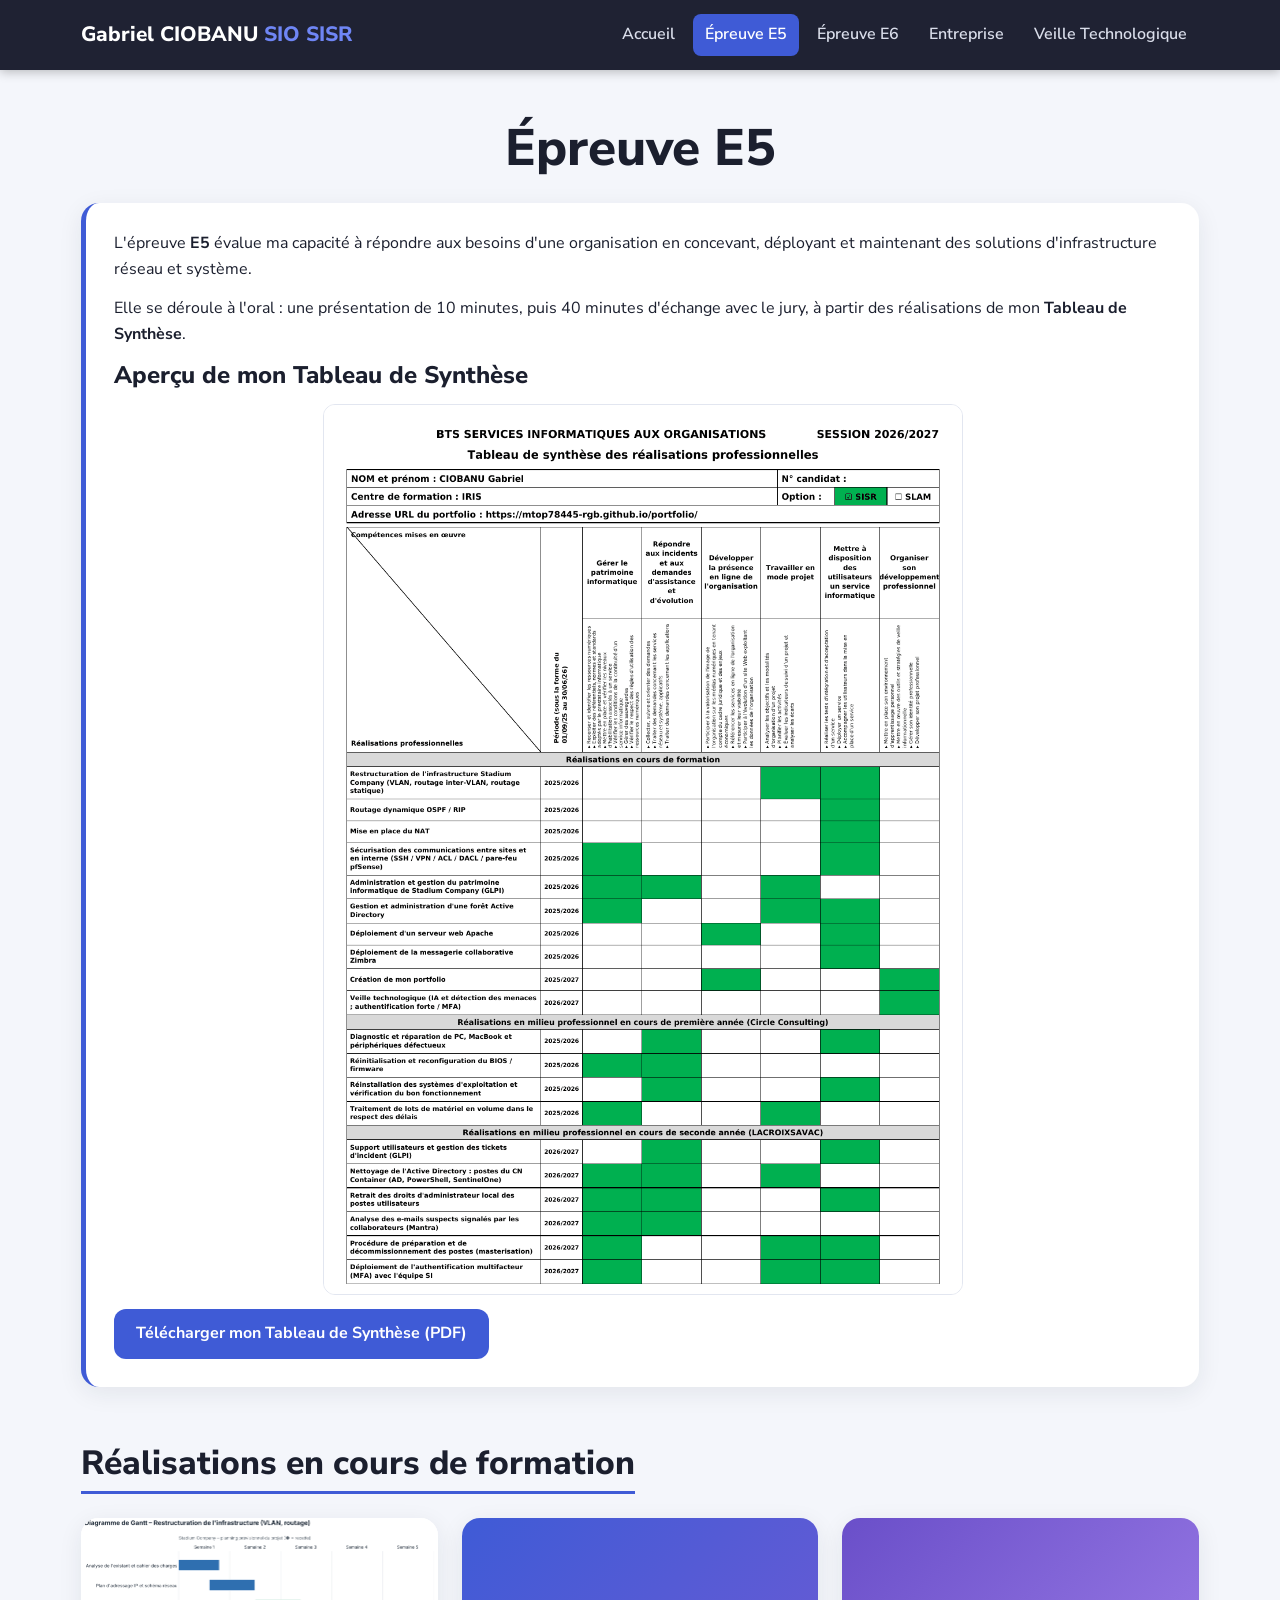
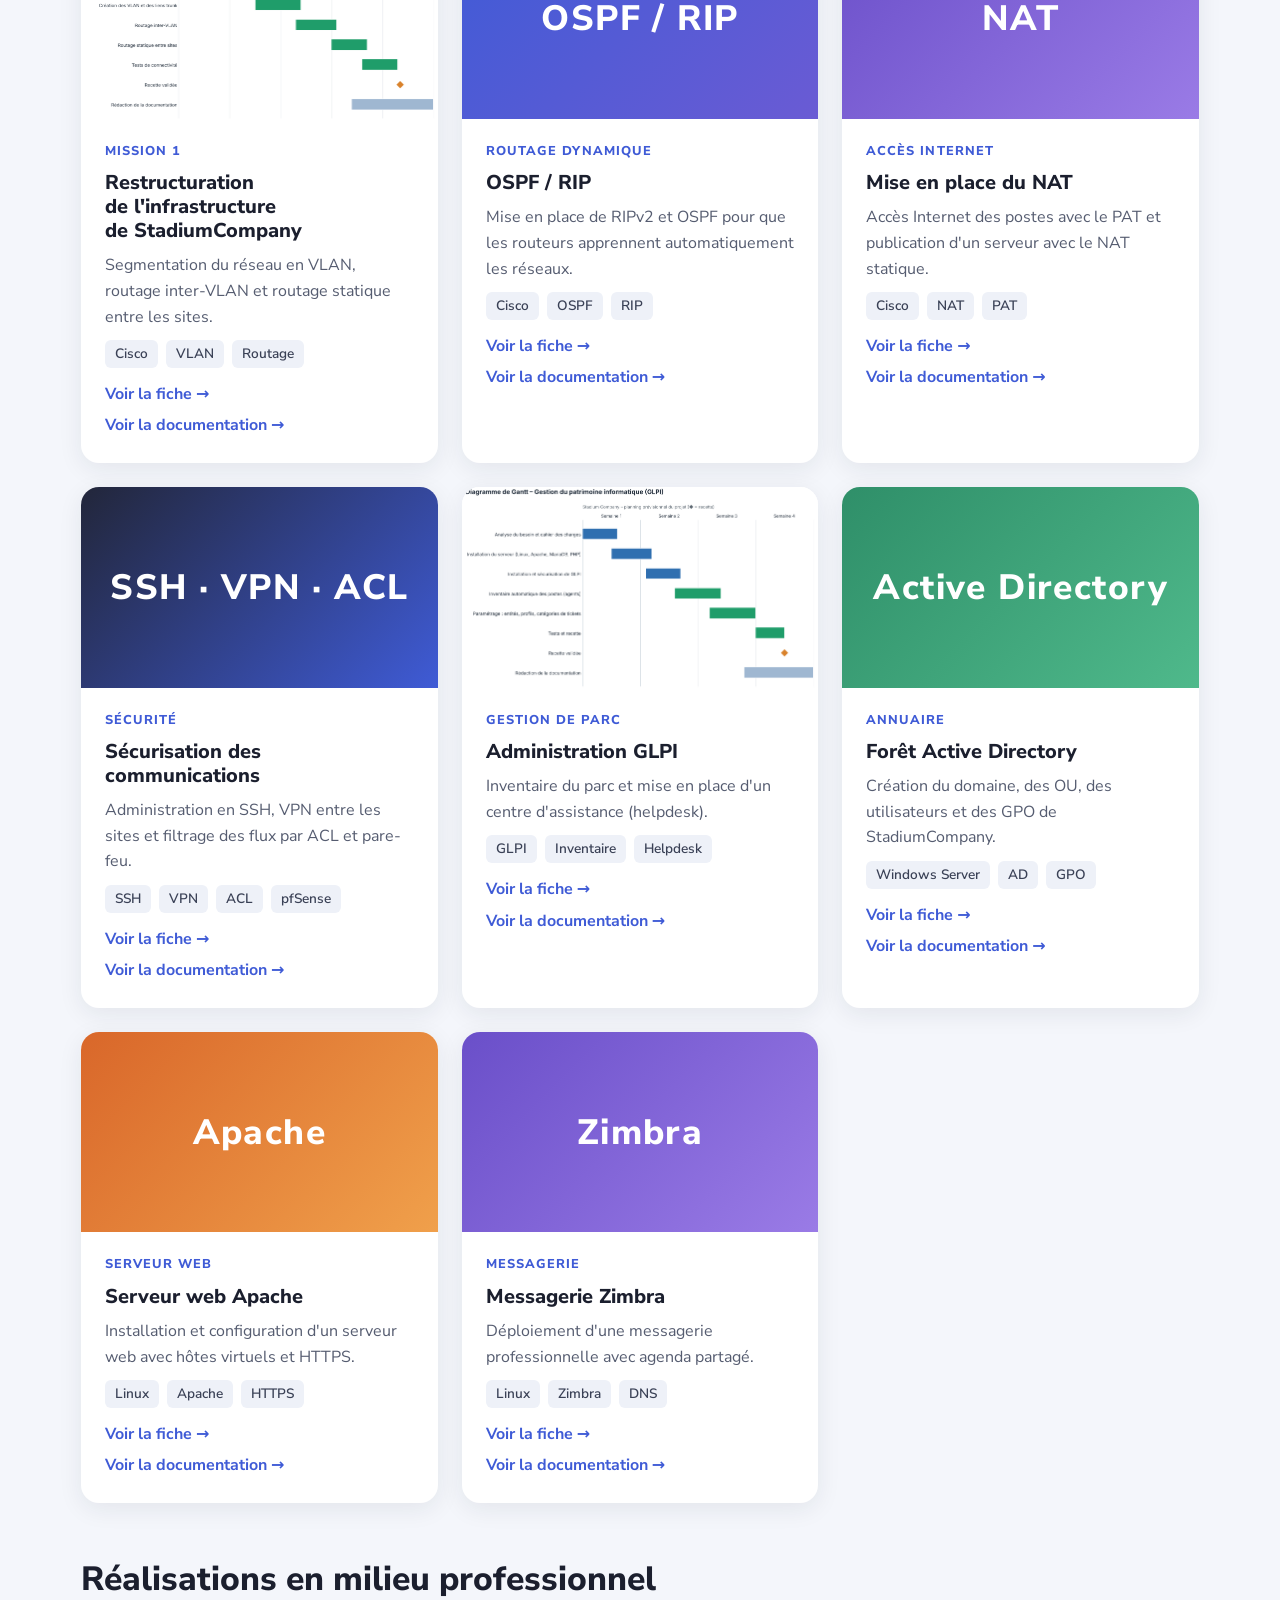
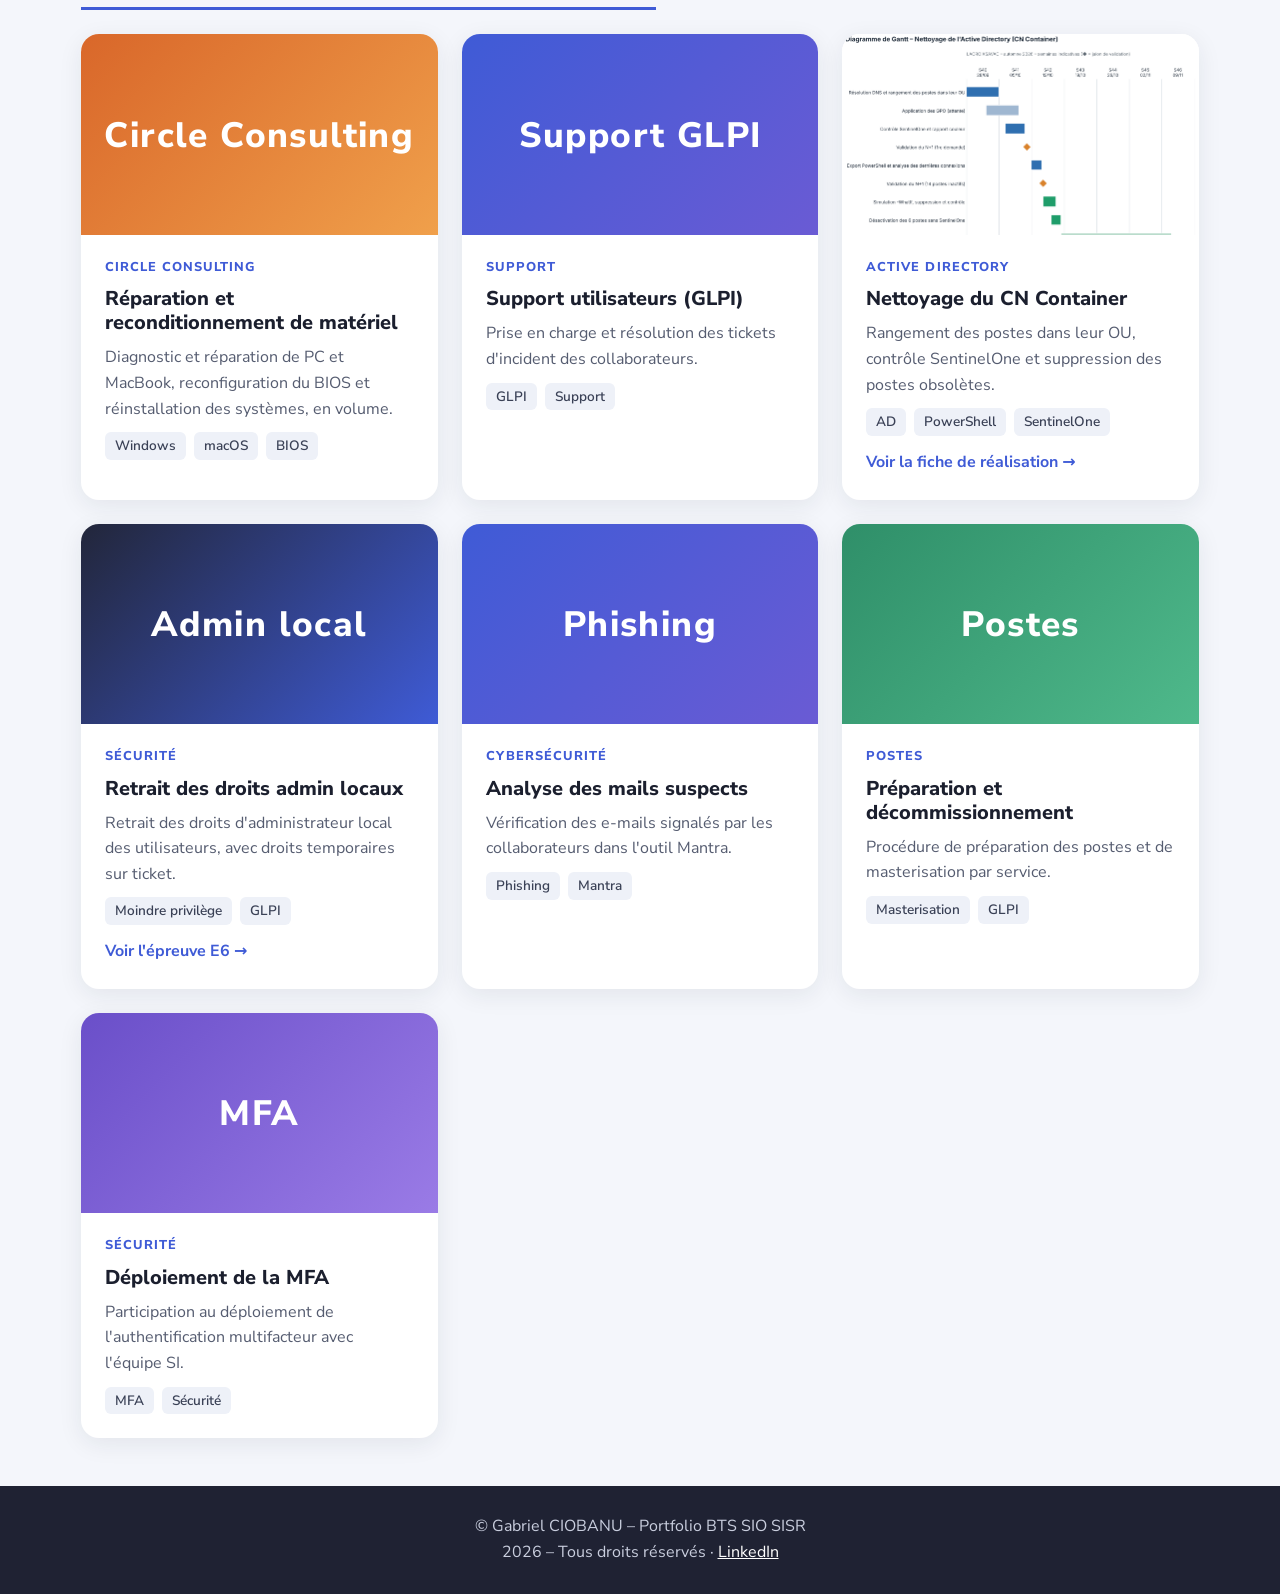
==== e5.html @ 9acead59 "Mon portfolio" ====
<!doctype html>
<html lang="fr">
<head>
<meta charset="utf-8">
<meta name="viewport" content="width=device-width, initial-scale=1, viewport-fit=cover">
<meta name="claude:viewport-fit-sides" content="cover">
<title>Épreuve E5 – Gabriel CIOBANU</title>
<link rel="preconnect" href="https://fonts.googleapis.com">
<link rel="preconnect" href="https://fonts.gstatic.com" crossorigin>
<link rel="stylesheet" href="https://fonts.googleapis.com/css2?family=Nunito+Sans:wght@400;600;700;800&display=swap">
<link rel="stylesheet" href="style.css">
</head>
<body>
<header class="nav">
  <div class="nav-in">
    <a class="brand" href="./">Gabriel CIOBANU <span>SIO SISR</span></a>
    <button class="burger" id="burger" aria-label="Ouvrir le menu" aria-expanded="false">&#9776;</button>
    <ul class="menu" id="menu"><li><a href="./">Accueil</a></li><li><a href="e5.html" class="active">Épreuve E5</a></li><li><a href="e6.html">Épreuve E6</a></li><li><a href="entreprise.html">Entreprise</a></li><li><a href="veille.html">Veille Technologique</a></li></ul>
  </div>
</header>

<main class="wrap">
  <section class="stack">
    <h1 class="page-title">Épreuve E5</h1>
    <article class="card intro">
      <p>L'épreuve <strong>E5</strong> évalue ma capacité à répondre aux besoins d'une organisation en concevant, déployant et maintenant des solutions d'infrastructure réseau et système.</p>
      <p>Elle se déroule à l'oral : une présentation de 10 minutes, puis 40 minutes d'échange avec le jury, à partir des réalisations de mon <strong>Tableau de Synthèse</strong>.</p>
      <h2>Aperçu de mon Tableau de Synthèse</h2>
      <a class="preview" href="img/tableau_synthese.png" target="_blank" rel="noopener"><img src="img/tableau_synthese.png" alt="Tableau de synthèse de Gabriel CIOBANU"></a>
      <a class="btn" href="docs/Tableau_de_Synthese_CIOBANU_Gabriel.pdf" target="_blank" rel="noopener">Télécharger mon Tableau de Synthèse (PDF)</a>
    </article>
  </section>

  <section class="stack">
    <h2 class="section-title">Réalisations en cours de formation</h2>
    <div class="grid3"><article class="project"><div class="thumb"><img src="img/gantt_e5_restructuration.png" alt="Diagramme de Gantt du projet" loading="lazy"></div><div class="body"><span class="kicker">MISSION 1</span><h3>Restructuration de l'infrastructure de StadiumCompany</h3><p>Segmentation du réseau en VLAN, routage inter-VLAN et routage statique entre les sites.</p><div class="tags"><span>Cisco</span><span>VLAN</span><span>Routage</span></div><div class=links><a href="docs/Fiche_E5_01_restructuration.pdf" target="_blank" rel="noopener">Voir la fiche →</a><a href="https://829a9da8-c7cc-43fd-aa87-df5825885968.filesusr.com/ugd/f26d16_b7737308852d43ddab7189ecff10816c.pdf" target="_blank" rel="noopener">Voir la documentation →</a></div></div></article><article class="project"><div class="thumb art t-blue" aria-hidden="true">OSPF / RIP</div><div class="body"><span class="kicker">ROUTAGE DYNAMIQUE</span><h3>OSPF / RIP</h3><p>Mise en place de RIPv2 et OSPF pour que les routeurs apprennent automatiquement les réseaux.</p><div class="tags"><span>Cisco</span><span>OSPF</span><span>RIP</span></div><div class=links><a href="docs/Fiche_E5_02_ospf_rip.pdf" target="_blank" rel="noopener">Voir la fiche →</a><a href="https://829a9da8-c7cc-43fd-aa87-df5825885968.filesusr.com/ugd/f26d16_93b9a408d3674f939c8e969455bbf104.pdf" target="_blank" rel="noopener">Voir la documentation →</a></div></div></article><article class="project"><div class="thumb art t-violet" aria-hidden="true">NAT</div><div class="body"><span class="kicker">ACCÈS INTERNET</span><h3>Mise en place du NAT</h3><p>Accès Internet des postes avec le PAT et publication d'un serveur avec le NAT statique.</p><div class="tags"><span>Cisco</span><span>NAT</span><span>PAT</span></div><div class=links><a href="docs/Fiche_E5_03_nat.pdf" target="_blank" rel="noopener">Voir la fiche →</a><a href="https://829a9da8-c7cc-43fd-aa87-df5825885968.filesusr.com/ugd/f26d16_bea0bd807dcb4724ad08b00448c271c6.pdf" target="_blank" rel="noopener">Voir la documentation →</a></div></div></article><article class="project"><div class="thumb art t-dark" aria-hidden="true">SSH · VPN · ACL</div><div class="body"><span class="kicker">SÉCURITÉ</span><h3>Sécurisation des communications</h3><p>Administration en SSH, VPN entre les sites et filtrage des flux par ACL et pare-feu.</p><div class="tags"><span>SSH</span><span>VPN</span><span>ACL</span><span>pfSense</span></div><div class=links><a href="docs/Fiche_E5_04_securisation.pdf" target="_blank" rel="noopener">Voir la fiche →</a><a href="https://829a9da8-c7cc-43fd-aa87-df5825885968.filesusr.com/ugd/f26d16_b0f018efe7484b72963b6288dea07494.pdf" target="_blank" rel="noopener">Voir la documentation →</a></div></div></article><article class="project"><div class="thumb"><img src="img/gantt_e5_glpi.png" alt="Diagramme de Gantt du projet" loading="lazy"></div><div class="body"><span class="kicker">GESTION DE PARC</span><h3>Administration GLPI</h3><p>Inventaire du parc et mise en place d'un centre d'assistance (helpdesk).</p><div class="tags"><span>GLPI</span><span>Inventaire</span><span>Helpdesk</span></div><div class=links><a href="docs/Fiche_E5_05_glpi.pdf" target="_blank" rel="noopener">Voir la fiche →</a><a href="https://829a9da8-c7cc-43fd-aa87-df5825885968.filesusr.com/ugd/f26d16_22b50511b1374c13bbecd8de8a85fa0c.pdf" target="_blank" rel="noopener">Voir la documentation →</a></div></div></article><article class="project"><div class="thumb art t-green" aria-hidden="true">Active Directory</div><div class="body"><span class="kicker">ANNUAIRE</span><h3>Forêt Active Directory</h3><p>Création du domaine, des OU, des utilisateurs et des GPO de StadiumCompany.</p><div class="tags"><span>Windows Server</span><span>AD</span><span>GPO</span></div><div class=links><a href="docs/Fiche_E5_06_active_directory.pdf" target="_blank" rel="noopener">Voir la fiche →</a><a href="https://829a9da8-c7cc-43fd-aa87-df5825885968.filesusr.com/ugd/f26d16_dbb2ac45090c4fb68aa2cae46ec214af.pdf" target="_blank" rel="noopener">Voir la documentation →</a></div></div></article><article class="project"><div class="thumb art t-orange" aria-hidden="true">Apache</div><div class="body"><span class="kicker">SERVEUR WEB</span><h3>Serveur web Apache</h3><p>Installation et configuration d'un serveur web avec hôtes virtuels et HTTPS.</p><div class="tags"><span>Linux</span><span>Apache</span><span>HTTPS</span></div><div class=links><a href="docs/Fiche_E5_07_apache.pdf" target="_blank" rel="noopener">Voir la fiche →</a><a href="https://829a9da8-c7cc-43fd-aa87-df5825885968.filesusr.com/ugd/f26d16_a1ce2c67a3314b9b8bba29ba34a27990.pdf" target="_blank" rel="noopener">Voir la documentation →</a></div></div></article><article class="project"><div class="thumb art t-violet" aria-hidden="true">Zimbra</div><div class="body"><span class="kicker">MESSAGERIE</span><h3>Messagerie Zimbra</h3><p>Déploiement d'une messagerie professionnelle avec agenda partagé.</p><div class="tags"><span>Linux</span><span>Zimbra</span><span>DNS</span></div><div class=links><a href="docs/Fiche_E5_08_zimbra.pdf" target="_blank" rel="noopener">Voir la fiche →</a><a href="https://829a9da8-c7cc-43fd-aa87-df5825885968.filesusr.com/ugd/f26d16_70ba2ffd13e8447b941eab8b7ab81281.pdf" target="_blank" rel="noopener">Voir la documentation →</a></div></div></article></div>
  </section>

  <section class="stack">
    <h2 class="section-title">Réalisations en milieu professionnel</h2>
    <div class="grid3"><article class="project"><div class="thumb art t-orange" aria-hidden="true">Circle Consulting</div><div class="body"><span class="kicker">CIRCLE CONSULTING</span><h3>Réparation et reconditionnement de matériel</h3><p>Diagnostic et réparation de PC et MacBook, reconfiguration du BIOS et réinstallation des systèmes, en volume.</p><div class="tags"><span>Windows</span><span>macOS</span><span>BIOS</span></div></div></article><article class="project"><div class="thumb art t-blue" aria-hidden="true">Support GLPI</div><div class="body"><span class="kicker">SUPPORT</span><h3>Support utilisateurs (GLPI)</h3><p>Prise en charge et résolution des tickets d'incident des collaborateurs.</p><div class="tags"><span>GLPI</span><span>Support</span></div></div></article><article class="project"><div class="thumb"><img src="img/gantt_e6_nettoyage_ad.png" alt="Diagramme de Gantt du projet" loading="lazy"></div><div class="body"><span class="kicker">ACTIVE DIRECTORY</span><h3>Nettoyage du CN Container</h3><p>Rangement des postes dans leur OU, contrôle SentinelOne et suppression des postes obsolètes.</p><div class="tags"><span>AD</span><span>PowerShell</span><span>SentinelOne</span></div><div class=links><a href="https://drive.google.com/file/d/1XOaWhk2lcOA1BHZnS-OJNu3aDbYD5v7L/view?usp=sharing" target="_blank" rel="noopener">Voir la fiche de réalisation →</a></div></div></article><article class="project"><div class="thumb art t-dark" aria-hidden="true">Admin local</div><div class="body"><span class="kicker">SÉCURITÉ</span><h3>Retrait des droits admin locaux</h3><p>Retrait des droits d'administrateur local des utilisateurs, avec droits temporaires sur ticket.</p><div class="tags"><span>Moindre privilège</span><span>GLPI</span></div><div class=links><a href="e6.html">Voir l'épreuve E6 →</a></div></div></article><article class="project"><div class="thumb art t-blue" aria-hidden="true">Phishing</div><div class="body"><span class="kicker">CYBERSÉCURITÉ</span><h3>Analyse des mails suspects</h3><p>Vérification des e-mails signalés par les collaborateurs dans l'outil Mantra.</p><div class="tags"><span>Phishing</span><span>Mantra</span></div></div></article><article class="project"><div class="thumb art t-green" aria-hidden="true">Postes</div><div class="body"><span class="kicker">POSTES</span><h3>Préparation et décommissionnement</h3><p>Procédure de préparation des postes et de masterisation par service.</p><div class="tags"><span>Masterisation</span><span>GLPI</span></div></div></article><article class="project"><div class="thumb art t-violet" aria-hidden="true">MFA</div><div class="body"><span class="kicker">SÉCURITÉ</span><h3>Déploiement de la MFA</h3><p>Participation au déploiement de l'authentification multifacteur avec l'équipe SI.</p><div class="tags"><span>MFA</span><span>Sécurité</span></div></div></article></div>
  </section>
</main>

<footer>
  <p>© Gabriel CIOBANU – Portfolio BTS SIO SISR</p>
  <p>2026 – Tous droits réservés · <a href="https://www.linkedin.com/in/gabriel-ciobanu-a6929533b/" target="_blank" rel="noopener">LinkedIn</a></p>
</footer>
<script>
  (function () {
    var b = document.getElementById('burger'), m = document.getElementById('menu');
    b.addEventListener('click', function () {
      var o = m.classList.toggle('open'); b.setAttribute('aria-expanded', o ? 'true' : 'false');
    });
  })();
</script>
</body>
</html>
---- style.css ----
/* Portfolio Gabriel CIOBANU — mise en page : barre sombre, hero dégradé, cartes blanches sur fond clair */
:root {
  --nav: #1f2233;
  --bg: #f4f6fb;
  --card: #ffffff;
  --ink: #1b1f2e;
  --muted: #555c70;
  --blue: #3f5bd6;
  --violet: #7a5ad8;
  --green: #3fa679;
  --orange: #e8833a;
  --line: #e2e6f0;
  --tag: #eef1f8;
  --font: "Nunito Sans", "Segoe UI", system-ui, -apple-system, sans-serif;
  color-scheme: light;
}
* { box-sizing: border-box; }
html { scroll-behavior: smooth; }
body {
  margin: 0;
  background: var(--bg);
  color: var(--ink);
  font-family: var(--font);
  font-size: 16px;
  line-height: 1.6;
}
a { color: var(--blue); }
img { max-width: 100%; display: block; }
h1, h2, h3 { text-wrap: balance; line-height: 1.2; margin: 0; }
p { margin: 0; }

/* Barre de navigation */
.nav {
  position: sticky;
  top: env(safe-area-inset-top, 0px);
  z-index: 20;
  background: var(--nav);
  box-shadow: 0 2px 10px rgba(0,0,0,.25);
}
body::before {
  content: ""; position: fixed; inset: 0 0 auto;
  height: env(safe-area-inset-top, 0px); z-index: 30; background: var(--nav);
}
.nav-in {
  max-width: 1150px; margin: 0 auto;
  padding-block: 14px;
  padding-left: max(16px, env(safe-area-inset-left, 0px));
  padding-right: max(16px, env(safe-area-inset-right, 0px));
  display: flex; align-items: center; justify-content: space-between; gap: 16px;
}
.brand { color: #fff; font-weight: 800; font-size: 1.3rem; text-decoration: none; white-space: nowrap; }
.brand span { color: #6f86f5; }
.menu { display: flex; gap: 6px; list-style: none; margin: 0; padding: 0; flex-wrap: wrap; }
.menu a {
  color: #d9ddea; text-decoration: none; font-weight: 600;
  padding: 8px 12px; border-radius: 8px; display: block;
}
.menu a:hover, .menu a:focus-visible { background: rgba(255,255,255,.08); color: #fff; outline: none; }
.menu a.active { color: #fff; background: var(--blue); }
.burger {
  display: none; background: none; border: 0; color: #fff; cursor: pointer;
  font-size: 1.8rem; line-height: 1; padding: 4px 8px;
}
@media (max-width: 860px) {
  .burger { display: block; }
  .menu {
    display: none; position: absolute; left: 0; right: 0; top: 100%;
    background: var(--nav); flex-direction: column; padding: 8px max(16px, env(safe-area-inset-left, 0px)) 16px;
  }
  .menu.open { display: flex; }
}

/* Contenu */
.wrap {
  max-width: 1150px; margin: 0 auto;
  padding-block: 48px;
  padding-left: max(16px, env(safe-area-inset-left, 0px));
  padding-right: max(16px, env(safe-area-inset-right, 0px));
  display: grid; gap: 56px;
}
.page-title { text-align: center; font-size: clamp(2.1rem, 5vw, 3.2rem); font-weight: 800; color: var(--ink); }
.page-title.blue { color: var(--blue); }
.section-title {
  font-size: clamp(1.6rem, 3.5vw, 2.1rem); font-weight: 800;
  padding-bottom: 8px; border-bottom: 3px solid var(--blue); justify-self: start;
}
.stack { display: grid; gap: 24px; }

/* Hero (accueil) */
.hero {
  background: linear-gradient(135deg, #4b63d8 0%, #6a5bd4 45%, #3f9d77 100%);
  color: #fff;
}
.hero-in {
  max-width: 1150px; margin: 0 auto;
  padding-block: 56px;
  padding-left: max(16px, env(safe-area-inset-left, 0px));
  padding-right: max(16px, env(safe-area-inset-right, 0px));
  display: grid; grid-template-columns: 1.3fr 1fr; gap: 40px; align-items: center;
}
.hero-card {
  background: rgba(255,255,255,.12); border: 1px solid rgba(255,255,255,.2);
  border-radius: 24px; padding: 32px; display: grid; gap: 14px;
}
.hero h1 { font-size: clamp(2.2rem, 5vw, 3.4rem); font-weight: 800; }
.hero .sub { font-size: 1.2rem; }
.hero .company { color: #ffb37a; font-weight: 800; }
.pills { display: flex; flex-wrap: wrap; gap: 12px; margin-top: 10px; }
.pill {
  color: #fff; text-decoration: none; border: 2px solid #fff; border-radius: 999px;
  padding: 9px 24px; font-weight: 600;
}
.pill:hover, .pill:focus-visible { background: #fff; color: var(--blue); outline: none; }
.avatar {
  justify-self: center; width: min(300px, 70vw); aspect-ratio: 1; max-width: 100%;
  border-radius: 50%; border: 6px solid rgba(255,255,255,.55);
  background: radial-gradient(circle at 30% 30%, #8ea0ff, #3b4fb8);
  object-fit: cover;
  box-shadow: 0 20px 50px rgba(0,0,0,.25);
}
@media (max-width: 860px) { .hero-in { grid-template-columns: 1fr; } }

/* Cartes */
.card {
  background: var(--card); border-radius: 18px; padding: 28px;
  box-shadow: 0 6px 24px rgba(31,34,51,.08); display: grid; gap: 14px; min-width: 0; align-content: start;
}
.card.top-blue { border-top: 4px solid var(--blue); }
.card.top-violet { border-top: 4px solid var(--violet); }
.card.top-green { border-top: 4px solid var(--green); }
.card h2 { font-size: 1.5rem; font-weight: 800; }
.card h3 { font-size: 1.25rem; font-weight: 800; }
.card .muted, .muted { color: var(--muted); }
.intro { border-left: 5px solid var(--blue); }
.grid2 { display: grid; grid-template-columns: repeat(2, minmax(0, 1fr)); gap: 24px; }
.grid3 { display: grid; grid-template-columns: repeat(3, minmax(0, 1fr)); gap: 24px; }
@media (max-width: 980px) { .grid3 { grid-template-columns: repeat(2, minmax(0, 1fr)); } }
@media (max-width: 680px) { .grid2, .grid3 { grid-template-columns: 1fr; } }

ul.clean { margin: 0; padding-left: 20px; display: grid; gap: 6px; }
.exp { display: grid; gap: 2px; }
.exp strong { font-size: 1.05rem; }
.exp span { color: var(--muted); font-size: .95rem; }
.interests { align-items: flex-start; display: flex; flex-wrap: wrap; gap: 10px; }
.interests span { background: var(--tag); border-radius: 10px; padding: 8px 14px; font-weight: 600; }

/* Cartes projets */
.project { background: var(--card); border-radius: 18px; overflow: hidden; box-shadow: 0 6px 24px rgba(31,34,51,.08); display: flex; flex-direction: column; min-width: 0; }
.project .thumb { aspect-ratio: 16 / 9; max-width: 100%; background: #dfe4f2; display: grid; place-items: center; overflow: hidden; }
.project .thumb img { width: 100%; height: 100%; object-fit: contain; background: #fff; }
.project .thumb.art { color: #fff; font-weight: 800; font-size: clamp(1.6rem, 3vw, 2.2rem); letter-spacing: .04em; text-align: center; padding: 16px; }
.t-blue, .project .thumb.t-blue { background: linear-gradient(135deg, #3f5bd6, #6a5bd4); }
.t-green, .project .thumb.t-green { background: linear-gradient(135deg, #2f8f69, #4fb98b); }
.t-violet, .project .thumb.t-violet { background: linear-gradient(135deg, #6a4fc9, #9a7be6); }
.t-dark, .project .thumb.t-dark { background: linear-gradient(135deg, #22263a, #3f5bd6); }
.t-orange, .project .thumb.t-orange { background: linear-gradient(135deg, #d9672a, #f0a04b); }
.project .body { padding: 22px 24px 24px; display: grid; gap: 10px; flex: 1; align-content: start; }
.kicker { color: var(--blue); font-weight: 800; font-size: .8rem; letter-spacing: .08em; text-transform: uppercase; }
.project h3 { font-size: 1.25rem; font-weight: 800; }
.project p { color: var(--muted); }
.tags { display: flex; flex-wrap: wrap; gap: 8px; }
.tags span { background: var(--tag); color: #3a4156; border-radius: 6px; padding: 3px 10px; font-size: .85rem; font-weight: 600; }
.links { display: grid; gap: 6px; margin-top: 4px; }
.links a { font-weight: 700; text-decoration: none; }
.links a:hover, .links a:focus-visible { text-decoration: underline; }

/* Boutons */
.btn {
  display: inline-flex; align-items: center; gap: 8px; justify-self: start;
  background: var(--blue); color: #fff; text-decoration: none; font-weight: 700;
  padding: 12px 22px; border-radius: 12px;
}
.btn:hover, .btn:focus-visible { background: #2f47b8; outline: none; }
.btn.green { background: var(--green); }
.btn.green:hover { background: #2f8f69; }

/* Tableau de synthèse */
.preview { max-width: 640px; width: 100%; justify-self: center; display: block; border: 1px solid var(--line); border-radius: 12px; overflow: hidden; background: #fff; }
.preview img { width: 100%; }

/* Identité entreprise */
.ident { display: grid; gap: 10px; }
.ident div { display: grid; grid-template-columns: 220px minmax(0, 1fr); gap: 12px; padding-bottom: 10px; border-bottom: 1px solid var(--line); }
.ident dt { font-weight: 800; }
.ident dd { margin: 0; color: var(--muted); }
@media (max-width: 600px) { .ident div { grid-template-columns: 1fr; gap: 2px; } }

/* Veille */
.theme-head { display: grid; gap: 6px; }
.theme-head .kicker { color: var(--violet); }
.article .meta { display: flex; gap: 10px; align-items: center; flex-wrap: wrap; }
.article .meta .tag { background: var(--tag); border-radius: 6px; padding: 3px 10px; font-size: .85rem; font-weight: 700; color: var(--blue); }
.article .meta time { color: var(--muted); font-size: .9rem; font-variant-numeric: tabular-nums; }
.article .src { font-size: .9rem; color: var(--muted); }
.tool { display: grid; grid-template-columns: 52px minmax(0, 1fr); gap: 14px; align-items: start; }
.tool .ico { width: 52px; height: 52px; border-radius: 14px; display: grid; place-items: center; color: #fff; font-weight: 800; }

/* Contact */
.contact-grid { display: grid; grid-template-columns: repeat(3, minmax(0, 1fr)); gap: 20px; }
@media (max-width: 760px) { .contact-grid { grid-template-columns: 1fr; } }
.contact-item { display: grid; gap: 4px; }
.contact-item span { color: var(--muted); font-size: .9rem; font-weight: 700; text-transform: uppercase; letter-spacing: .06em; }
.contact-item strong { overflow-wrap: anywhere; }

footer {
  background: var(--nav); color: #c9cede; text-align: center;
  padding-block: 28px;
  padding-left: max(16px, env(safe-area-inset-left, 0px));
  padding-right: max(16px, env(safe-area-inset-right, 0px));
}
footer a { color: #fff; }

:focus-visible { outline: 3px solid #ffb37a; outline-offset: 2px; }
@media (prefers-reduced-motion: reduce) { html { scroll-behavior: auto; } }
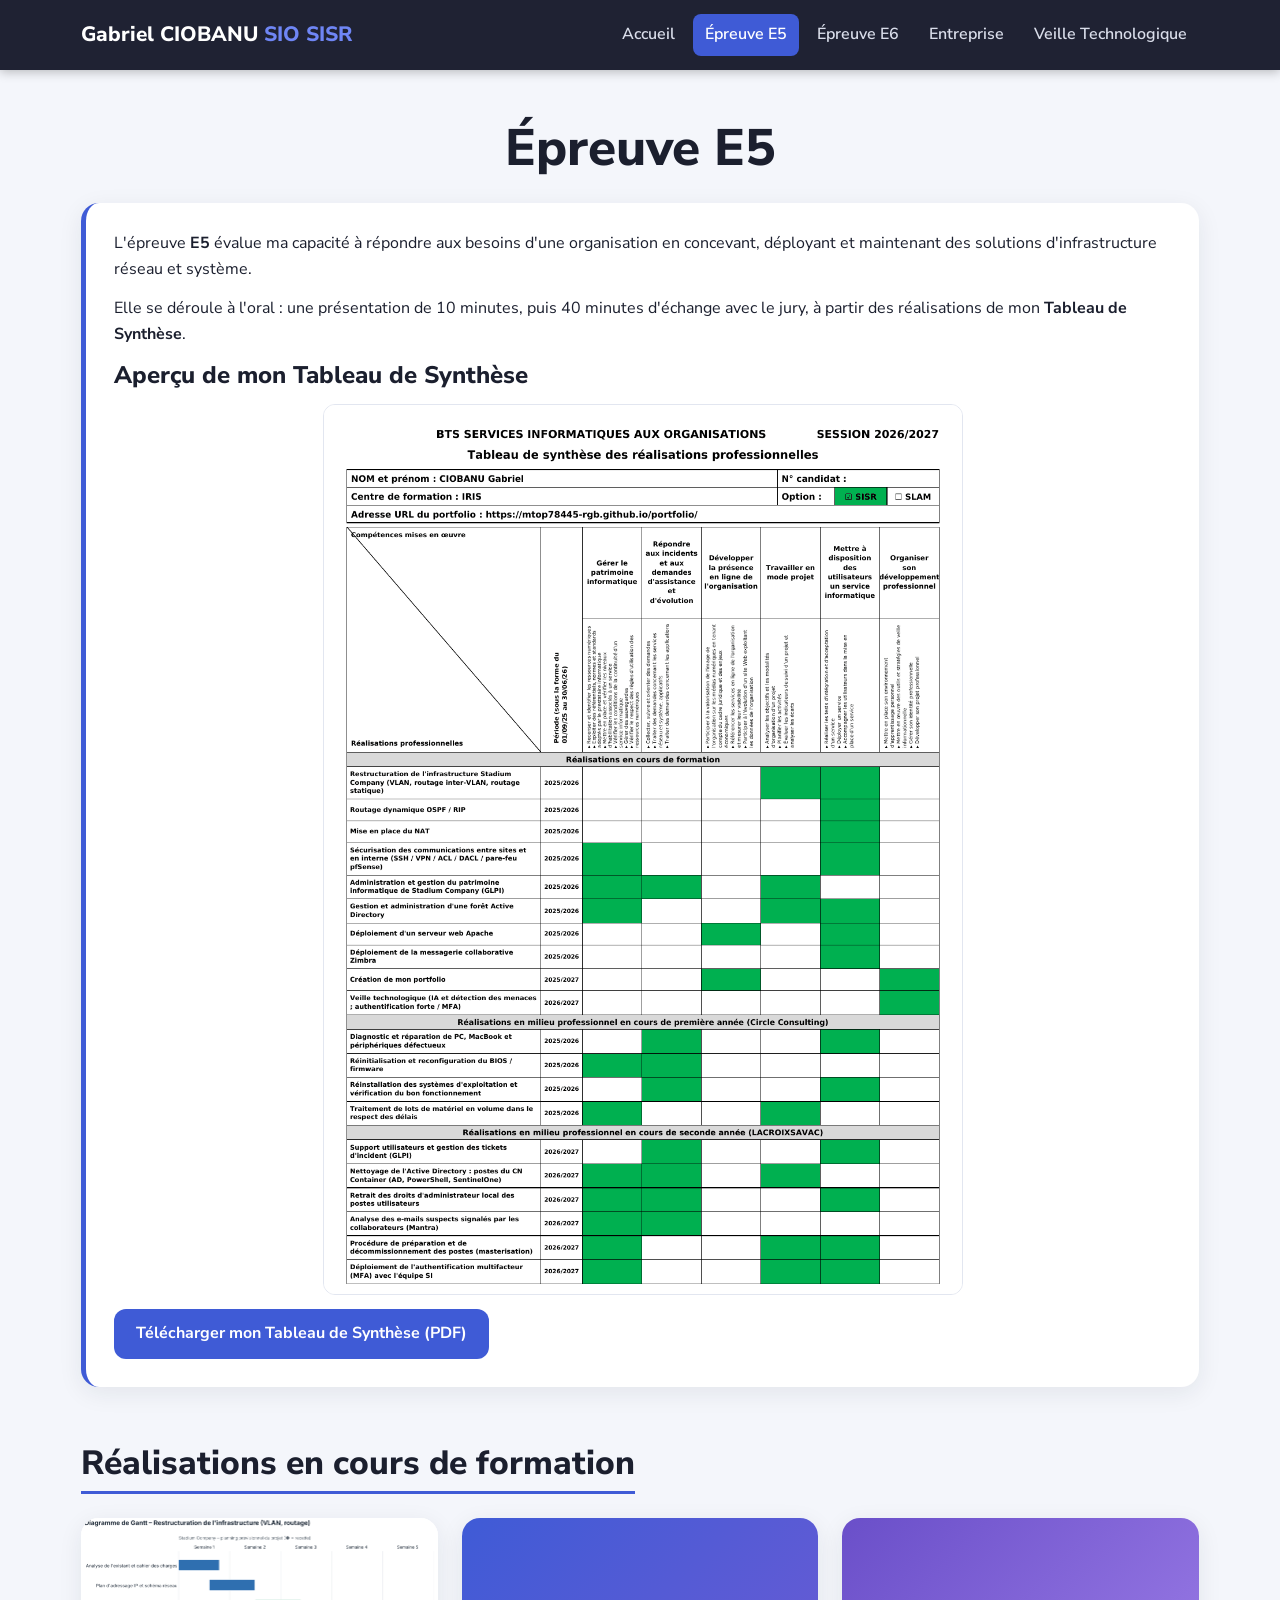
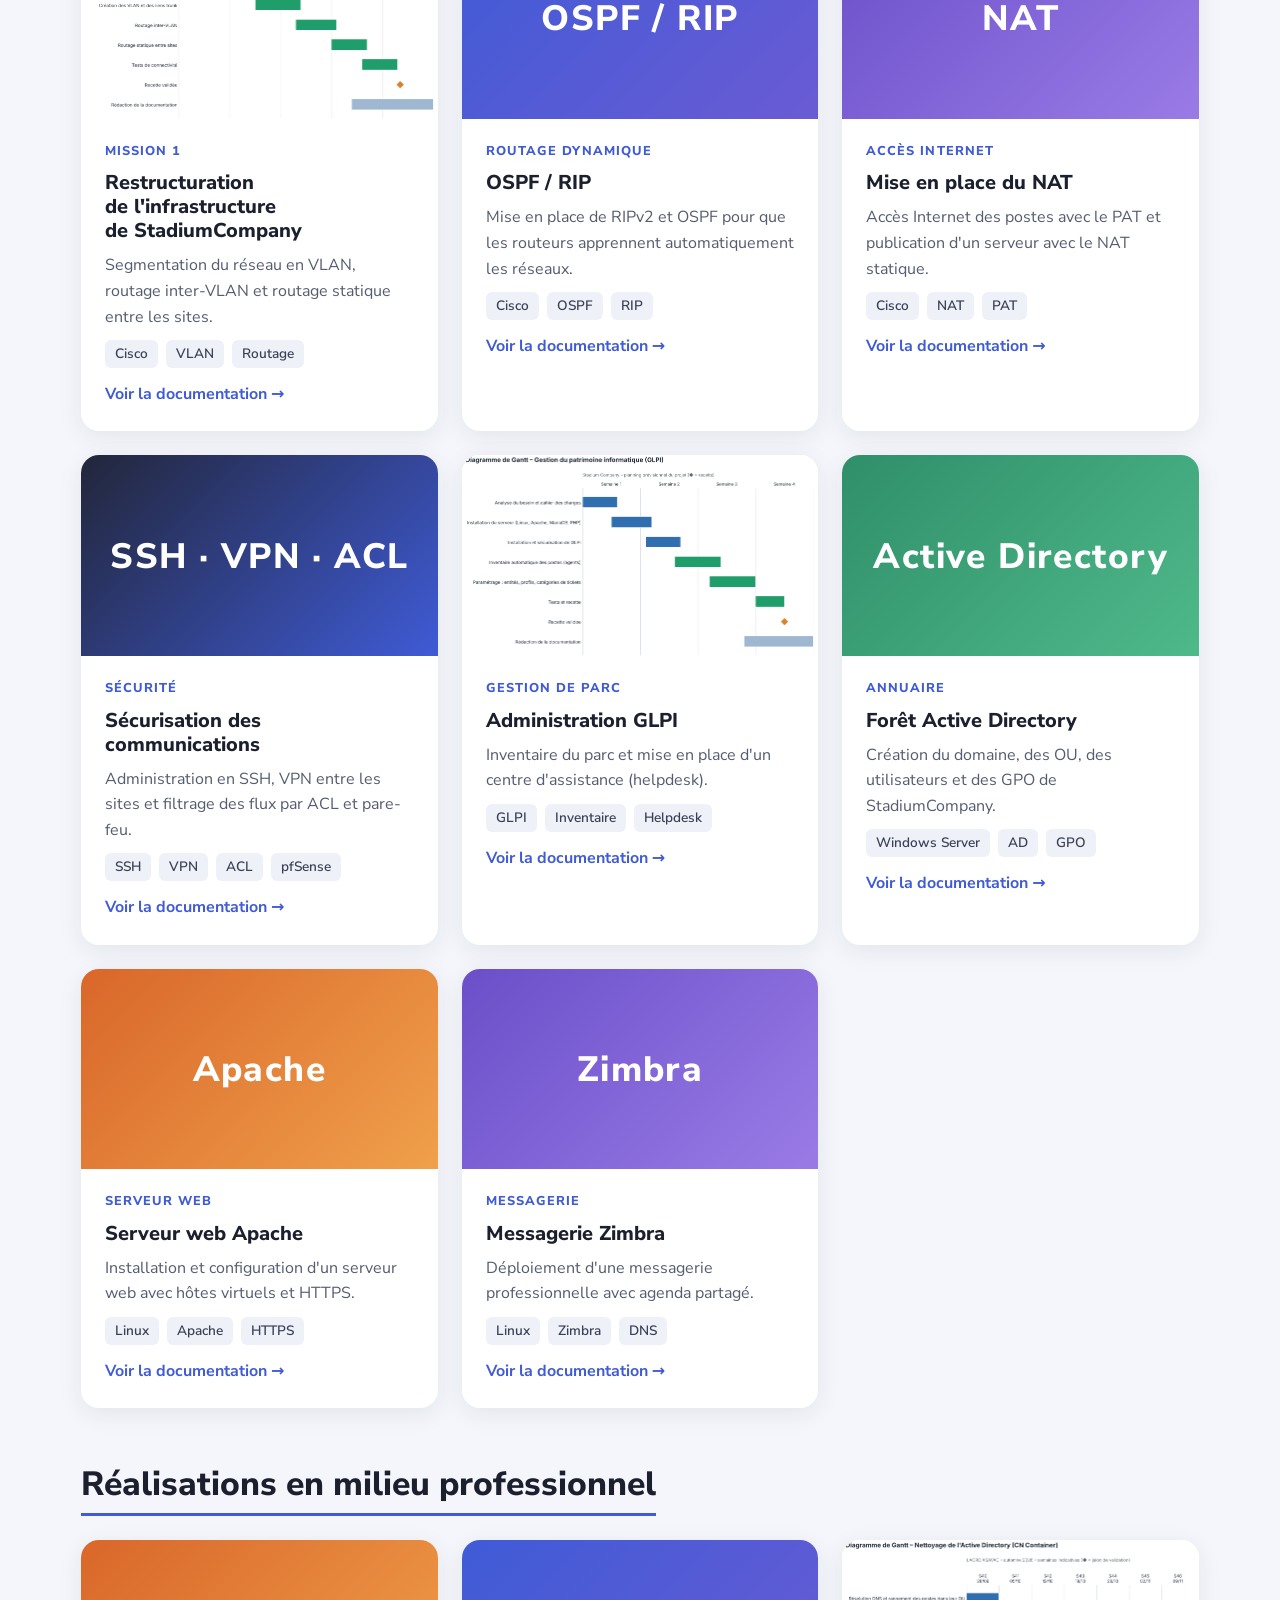
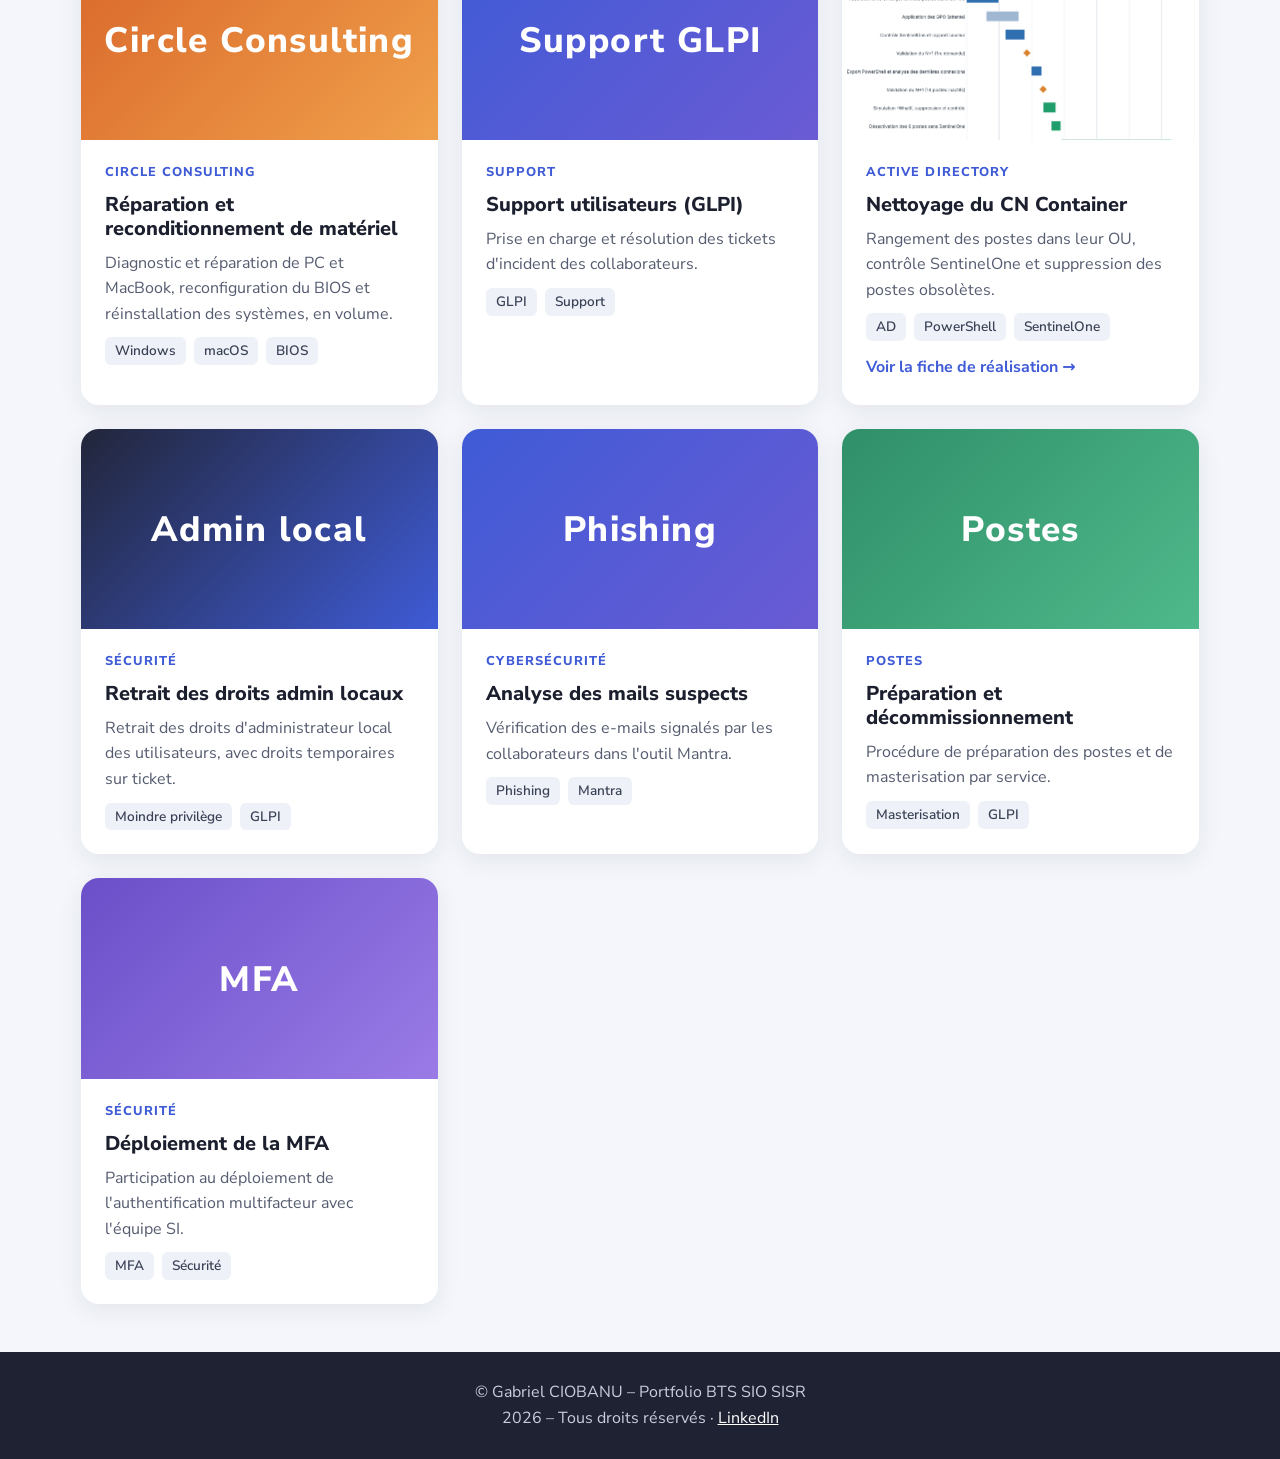
==== commit 42d29474: "E5 et E6" ====
--- a/e5.html
+++ b/e5.html
@@ -33,12 +33,12 @@
 
   <section class="stack">
     <h2 class="section-title">Réalisations en cours de formation</h2>
-    <div class="grid3"><article class="project"><div class="thumb"><img src="img/gantt_e5_restructuration.png" alt="Diagramme de Gantt du projet" loading="lazy"></div><div class="body"><span class="kicker">MISSION 1</span><h3>Restructuration de l'infrastructure de StadiumCompany</h3><p>Segmentation du réseau en VLAN, routage inter-VLAN et routage statique entre les sites.</p><div class="tags"><span>Cisco</span><span>VLAN</span><span>Routage</span></div><div class=links><a href="docs/Fiche_E5_01_restructuration.pdf" target="_blank" rel="noopener">Voir la fiche →</a><a href="https://829a9da8-c7cc-43fd-aa87-df5825885968.filesusr.com/ugd/f26d16_b7737308852d43ddab7189ecff10816c.pdf" target="_blank" rel="noopener">Voir la documentation →</a></div></div></article><article class="project"><div class="thumb art t-blue" aria-hidden="true">OSPF / RIP</div><div class="body"><span class="kicker">ROUTAGE DYNAMIQUE</span><h3>OSPF / RIP</h3><p>Mise en place de RIPv2 et OSPF pour que les routeurs apprennent automatiquement les réseaux.</p><div class="tags"><span>Cisco</span><span>OSPF</span><span>RIP</span></div><div class=links><a href="docs/Fiche_E5_02_ospf_rip.pdf" target="_blank" rel="noopener">Voir la fiche →</a><a href="https://829a9da8-c7cc-43fd-aa87-df5825885968.filesusr.com/ugd/f26d16_93b9a408d3674f939c8e969455bbf104.pdf" target="_blank" rel="noopener">Voir la documentation →</a></div></div></article><article class="project"><div class="thumb art t-violet" aria-hidden="true">NAT</div><div class="body"><span class="kicker">ACCÈS INTERNET</span><h3>Mise en place du NAT</h3><p>Accès Internet des postes avec le PAT et publication d'un serveur avec le NAT statique.</p><div class="tags"><span>Cisco</span><span>NAT</span><span>PAT</span></div><div class=links><a href="docs/Fiche_E5_03_nat.pdf" target="_blank" rel="noopener">Voir la fiche →</a><a href="https://829a9da8-c7cc-43fd-aa87-df5825885968.filesusr.com/ugd/f26d16_bea0bd807dcb4724ad08b00448c271c6.pdf" target="_blank" rel="noopener">Voir la documentation →</a></div></div></article><article class="project"><div class="thumb art t-dark" aria-hidden="true">SSH · VPN · ACL</div><div class="body"><span class="kicker">SÉCURITÉ</span><h3>Sécurisation des communications</h3><p>Administration en SSH, VPN entre les sites et filtrage des flux par ACL et pare-feu.</p><div class="tags"><span>SSH</span><span>VPN</span><span>ACL</span><span>pfSense</span></div><div class=links><a href="docs/Fiche_E5_04_securisation.pdf" target="_blank" rel="noopener">Voir la fiche →</a><a href="https://829a9da8-c7cc-43fd-aa87-df5825885968.filesusr.com/ugd/f26d16_b0f018efe7484b72963b6288dea07494.pdf" target="_blank" rel="noopener">Voir la documentation →</a></div></div></article><article class="project"><div class="thumb"><img src="img/gantt_e5_glpi.png" alt="Diagramme de Gantt du projet" loading="lazy"></div><div class="body"><span class="kicker">GESTION DE PARC</span><h3>Administration GLPI</h3><p>Inventaire du parc et mise en place d'un centre d'assistance (helpdesk).</p><div class="tags"><span>GLPI</span><span>Inventaire</span><span>Helpdesk</span></div><div class=links><a href="docs/Fiche_E5_05_glpi.pdf" target="_blank" rel="noopener">Voir la fiche →</a><a href="https://829a9da8-c7cc-43fd-aa87-df5825885968.filesusr.com/ugd/f26d16_22b50511b1374c13bbecd8de8a85fa0c.pdf" target="_blank" rel="noopener">Voir la documentation →</a></div></div></article><article class="project"><div class="thumb art t-green" aria-hidden="true">Active Directory</div><div class="body"><span class="kicker">ANNUAIRE</span><h3>Forêt Active Directory</h3><p>Création du domaine, des OU, des utilisateurs et des GPO de StadiumCompany.</p><div class="tags"><span>Windows Server</span><span>AD</span><span>GPO</span></div><div class=links><a href="docs/Fiche_E5_06_active_directory.pdf" target="_blank" rel="noopener">Voir la fiche →</a><a href="https://829a9da8-c7cc-43fd-aa87-df5825885968.filesusr.com/ugd/f26d16_dbb2ac45090c4fb68aa2cae46ec214af.pdf" target="_blank" rel="noopener">Voir la documentation →</a></div></div></article><article class="project"><div class="thumb art t-orange" aria-hidden="true">Apache</div><div class="body"><span class="kicker">SERVEUR WEB</span><h3>Serveur web Apache</h3><p>Installation et configuration d'un serveur web avec hôtes virtuels et HTTPS.</p><div class="tags"><span>Linux</span><span>Apache</span><span>HTTPS</span></div><div class=links><a href="docs/Fiche_E5_07_apache.pdf" target="_blank" rel="noopener">Voir la fiche →</a><a href="https://829a9da8-c7cc-43fd-aa87-df5825885968.filesusr.com/ugd/f26d16_a1ce2c67a3314b9b8bba29ba34a27990.pdf" target="_blank" rel="noopener">Voir la documentation →</a></div></div></article><article class="project"><div class="thumb art t-violet" aria-hidden="true">Zimbra</div><div class="body"><span class="kicker">MESSAGERIE</span><h3>Messagerie Zimbra</h3><p>Déploiement d'une messagerie professionnelle avec agenda partagé.</p><div class="tags"><span>Linux</span><span>Zimbra</span><span>DNS</span></div><div class=links><a href="docs/Fiche_E5_08_zimbra.pdf" target="_blank" rel="noopener">Voir la fiche →</a><a href="https://829a9da8-c7cc-43fd-aa87-df5825885968.filesusr.com/ugd/f26d16_70ba2ffd13e8447b941eab8b7ab81281.pdf" target="_blank" rel="noopener">Voir la documentation →</a></div></div></article></div>
+    <div class="grid3"><article class="project"><div class="thumb"><img src="img/gantt_e5_restructuration.png" alt="Diagramme de Gantt du projet" loading="lazy"></div><div class="body"><span class="kicker">MISSION 1</span><h3>Restructuration de l'infrastructure de StadiumCompany</h3><p>Segmentation du réseau en VLAN, routage inter-VLAN et routage statique entre les sites.</p><div class="tags"><span>Cisco</span><span>VLAN</span><span>Routage</span></div><div class=links><a href="docs/Fiche_E5_01_restructuration.pdf" target="_blank" rel="noopener">Voir la documentation →</a></div></div></article><article class="project"><div class="thumb art t-blue" aria-hidden="true">OSPF / RIP</div><div class="body"><span class="kicker">ROUTAGE DYNAMIQUE</span><h3>OSPF / RIP</h3><p>Mise en place de RIPv2 et OSPF pour que les routeurs apprennent automatiquement les réseaux.</p><div class="tags"><span>Cisco</span><span>OSPF</span><span>RIP</span></div><div class=links><a href="docs/Fiche_E5_02_ospf_rip.pdf" target="_blank" rel="noopener">Voir la documentation →</a></div></div></article><article class="project"><div class="thumb art t-violet" aria-hidden="true">NAT</div><div class="body"><span class="kicker">ACCÈS INTERNET</span><h3>Mise en place du NAT</h3><p>Accès Internet des postes avec le PAT et publication d'un serveur avec le NAT statique.</p><div class="tags"><span>Cisco</span><span>NAT</span><span>PAT</span></div><div class=links><a href="docs/Fiche_E5_03_nat.pdf" target="_blank" rel="noopener">Voir la documentation →</a></div></div></article><article class="project"><div class="thumb art t-dark" aria-hidden="true">SSH · VPN · ACL</div><div class="body"><span class="kicker">SÉCURITÉ</span><h3>Sécurisation des communications</h3><p>Administration en SSH, VPN entre les sites et filtrage des flux par ACL et pare-feu.</p><div class="tags"><span>SSH</span><span>VPN</span><span>ACL</span><span>pfSense</span></div><div class=links><a href="docs/Fiche_E5_04_securisation.pdf" target="_blank" rel="noopener">Voir la documentation →</a></div></div></article><article class="project"><div class="thumb"><img src="img/gantt_e5_glpi.png" alt="Diagramme de Gantt du projet" loading="lazy"></div><div class="body"><span class="kicker">GESTION DE PARC</span><h3>Administration GLPI</h3><p>Inventaire du parc et mise en place d'un centre d'assistance (helpdesk).</p><div class="tags"><span>GLPI</span><span>Inventaire</span><span>Helpdesk</span></div><div class=links><a href="docs/Fiche_E5_05_glpi.pdf" target="_blank" rel="noopener">Voir la documentation →</a></div></div></article><article class="project"><div class="thumb art t-green" aria-hidden="true">Active Directory</div><div class="body"><span class="kicker">ANNUAIRE</span><h3>Forêt Active Directory</h3><p>Création du domaine, des OU, des utilisateurs et des GPO de StadiumCompany.</p><div class="tags"><span>Windows Server</span><span>AD</span><span>GPO</span></div><div class=links><a href="docs/Fiche_E5_06_active_directory.pdf" target="_blank" rel="noopener">Voir la documentation →</a></div></div></article><article class="project"><div class="thumb art t-orange" aria-hidden="true">Apache</div><div class="body"><span class="kicker">SERVEUR WEB</span><h3>Serveur web Apache</h3><p>Installation et configuration d'un serveur web avec hôtes virtuels et HTTPS.</p><div class="tags"><span>Linux</span><span>Apache</span><span>HTTPS</span></div><div class=links><a href="docs/Fiche_E5_07_apache.pdf" target="_blank" rel="noopener">Voir la documentation →</a></div></div></article><article class="project"><div class="thumb art t-violet" aria-hidden="true">Zimbra</div><div class="body"><span class="kicker">MESSAGERIE</span><h3>Messagerie Zimbra</h3><p>Déploiement d'une messagerie professionnelle avec agenda partagé.</p><div class="tags"><span>Linux</span><span>Zimbra</span><span>DNS</span></div><div class=links><a href="docs/Fiche_E5_08_zimbra.pdf" target="_blank" rel="noopener">Voir la documentation →</a></div></div></article></div>
   </section>
 
   <section class="stack">
     <h2 class="section-title">Réalisations en milieu professionnel</h2>
-    <div class="grid3"><article class="project"><div class="thumb art t-orange" aria-hidden="true">Circle Consulting</div><div class="body"><span class="kicker">CIRCLE CONSULTING</span><h3>Réparation et reconditionnement de matériel</h3><p>Diagnostic et réparation de PC et MacBook, reconfiguration du BIOS et réinstallation des systèmes, en volume.</p><div class="tags"><span>Windows</span><span>macOS</span><span>BIOS</span></div></div></article><article class="project"><div class="thumb art t-blue" aria-hidden="true">Support GLPI</div><div class="body"><span class="kicker">SUPPORT</span><h3>Support utilisateurs (GLPI)</h3><p>Prise en charge et résolution des tickets d'incident des collaborateurs.</p><div class="tags"><span>GLPI</span><span>Support</span></div></div></article><article class="project"><div class="thumb"><img src="img/gantt_e6_nettoyage_ad.png" alt="Diagramme de Gantt du projet" loading="lazy"></div><div class="body"><span class="kicker">ACTIVE DIRECTORY</span><h3>Nettoyage du CN Container</h3><p>Rangement des postes dans leur OU, contrôle SentinelOne et suppression des postes obsolètes.</p><div class="tags"><span>AD</span><span>PowerShell</span><span>SentinelOne</span></div><div class=links><a href="https://drive.google.com/file/d/1XOaWhk2lcOA1BHZnS-OJNu3aDbYD5v7L/view?usp=sharing" target="_blank" rel="noopener">Voir la fiche de réalisation →</a></div></div></article><article class="project"><div class="thumb art t-dark" aria-hidden="true">Admin local</div><div class="body"><span class="kicker">SÉCURITÉ</span><h3>Retrait des droits admin locaux</h3><p>Retrait des droits d'administrateur local des utilisateurs, avec droits temporaires sur ticket.</p><div class="tags"><span>Moindre privilège</span><span>GLPI</span></div><div class=links><a href="e6.html">Voir l'épreuve E6 →</a></div></div></article><article class="project"><div class="thumb art t-blue" aria-hidden="true">Phishing</div><div class="body"><span class="kicker">CYBERSÉCURITÉ</span><h3>Analyse des mails suspects</h3><p>Vérification des e-mails signalés par les collaborateurs dans l'outil Mantra.</p><div class="tags"><span>Phishing</span><span>Mantra</span></div></div></article><article class="project"><div class="thumb art t-green" aria-hidden="true">Postes</div><div class="body"><span class="kicker">POSTES</span><h3>Préparation et décommissionnement</h3><p>Procédure de préparation des postes et de masterisation par service.</p><div class="tags"><span>Masterisation</span><span>GLPI</span></div></div></article><article class="project"><div class="thumb art t-violet" aria-hidden="true">MFA</div><div class="body"><span class="kicker">SÉCURITÉ</span><h3>Déploiement de la MFA</h3><p>Participation au déploiement de l'authentification multifacteur avec l'équipe SI.</p><div class="tags"><span>MFA</span><span>Sécurité</span></div></div></article></div>
+    <div class="grid3"><article class="project"><div class="thumb art t-orange" aria-hidden="true">Circle Consulting</div><div class="body"><span class="kicker">CIRCLE CONSULTING</span><h3>Réparation et reconditionnement de matériel</h3><p>Diagnostic et réparation de PC et MacBook, reconfiguration du BIOS et réinstallation des systèmes, en volume.</p><div class="tags"><span>Windows</span><span>macOS</span><span>BIOS</span></div></div></article><article class="project"><div class="thumb art t-blue" aria-hidden="true">Support GLPI</div><div class="body"><span class="kicker">SUPPORT</span><h3>Support utilisateurs (GLPI)</h3><p>Prise en charge et résolution des tickets d'incident des collaborateurs.</p><div class="tags"><span>GLPI</span><span>Support</span></div></div></article><article class="project"><div class="thumb"><img src="img/gantt_e6_nettoyage_ad.png" alt="Diagramme de Gantt du projet" loading="lazy"></div><div class="body"><span class="kicker">ACTIVE DIRECTORY</span><h3>Nettoyage du CN Container</h3><p>Rangement des postes dans leur OU, contrôle SentinelOne et suppression des postes obsolètes.</p><div class="tags"><span>AD</span><span>PowerShell</span><span>SentinelOne</span></div><div class=links><a href="https://drive.google.com/file/d/1XOaWhk2lcOA1BHZnS-OJNu3aDbYD5v7L/view?usp=sharing" target="_blank" rel="noopener">Voir la fiche de réalisation →</a></div></div></article><article class="project"><div class="thumb art t-dark" aria-hidden="true">Admin local</div><div class="body"><span class="kicker">SÉCURITÉ</span><h3>Retrait des droits admin locaux</h3><p>Retrait des droits d'administrateur local des utilisateurs, avec droits temporaires sur ticket.</p><div class="tags"><span>Moindre privilège</span><span>GLPI</span></div></div></article><article class="project"><div class="thumb art t-blue" aria-hidden="true">Phishing</div><div class="body"><span class="kicker">CYBERSÉCURITÉ</span><h3>Analyse des mails suspects</h3><p>Vérification des e-mails signalés par les collaborateurs dans l'outil Mantra.</p><div class="tags"><span>Phishing</span><span>Mantra</span></div></div></article><article class="project"><div class="thumb art t-green" aria-hidden="true">Postes</div><div class="body"><span class="kicker">POSTES</span><h3>Préparation et décommissionnement</h3><p>Procédure de préparation des postes et de masterisation par service.</p><div class="tags"><span>Masterisation</span><span>GLPI</span></div></div></article><article class="project"><div class="thumb art t-violet" aria-hidden="true">MFA</div><div class="body"><span class="kicker">SÉCURITÉ</span><h3>Déploiement de la MFA</h3><p>Participation au déploiement de l'authentification multifacteur avec l'équipe SI.</p><div class="tags"><span>MFA</span><span>Sécurité</span></div></div></article></div>
   </section>
 </main>
 
--- a/style.css
+++ b/style.css
@@ -212,3 +212,6 @@
 
 :focus-visible { outline: 3px solid #ffb37a; outline-offset: 2px; }
 @media (prefers-reduced-motion: reduce) { html { scroll-behavior: auto; } }
+
+/* Encadré d'information (E6) */
+.note { background: var(--nav); color: #fff; border-top: 4px solid var(--orange); border-radius: 12px; padding: 14px 18px; font-style: italic; }
